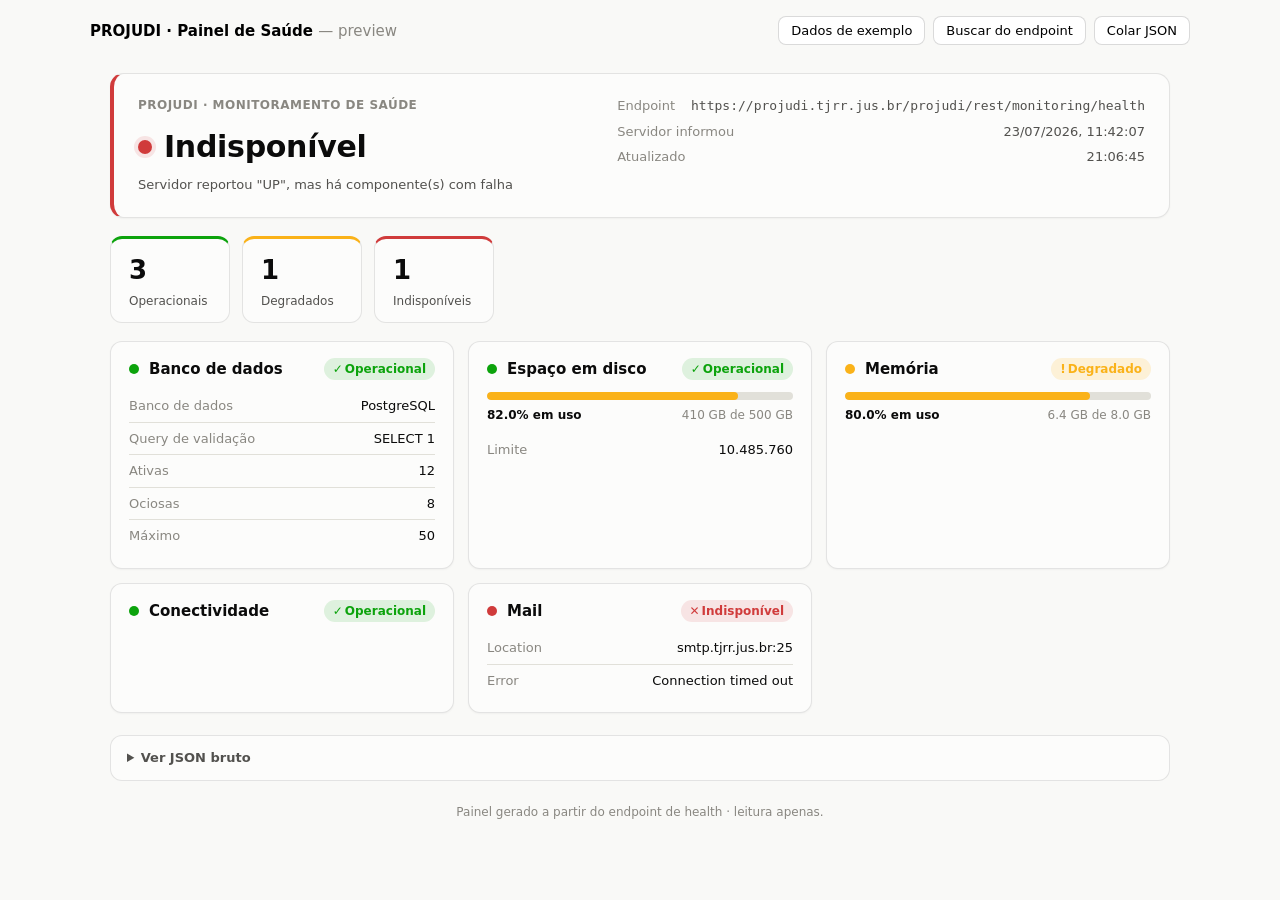
==== projudi-health/preview.html @ ae2ed043 "Adiciona painel de saúde (dashboard) para o endpoint de monitoramento do PROJUDI Nova extensão em pr" ====
<!doctype html>
<html lang="pt-BR">
<head>
  <meta charset="utf-8">
  <meta name="viewport" content="width=device-width, initial-scale=1">
  <title>PROJUDI · Painel de Saúde — Preview</title>
  <link rel="stylesheet" href="dashboard.css">
  <style>
    body { margin: 0; background: #f9f9f7; font-family: system-ui, -apple-system, "Segoe UI", Roboto, sans-serif; }
    @media (prefers-color-scheme: dark) { body { background: #0d0d0d; color: #fff; } }
    .pv-bar {
      display: flex; flex-wrap: wrap; gap: 8px; align-items: center;
      max-width: 1100px; margin: 0 auto; padding: 16px 20px 0;
    }
    .pv-bar h1 { font-size: 15px; margin: 0 auto 0 0; font-weight: 700; }
    .pv-bar button {
      font: inherit; font-size: 13px; padding: 6px 12px; border-radius: 8px;
      border: 1px solid rgba(11,11,11,.15); background: #fff; cursor: pointer;
    }
    @media (prefers-color-scheme: dark) { .pv-bar button { background:#1a1a19; color:#fff; border-color:rgba(255,255,255,.18);} }
    .pv-paste { max-width: 1100px; margin: 10px auto 0; padding: 0 20px; display: none; }
    .pv-paste textarea {
      width: 100%; min-height: 140px; box-sizing: border-box; padding: 10px;
      font-family: ui-monospace, Menlo, Consolas, monospace; font-size: 12.5px;
      border: 1px solid rgba(11,11,11,.15); border-radius: 8px; resize: vertical;
    }
  </style>
</head>
<body>
  <div class="pv-bar">
    <h1>PROJUDI · Painel de Saúde <span style="color:#898781;font-weight:400">— preview</span></h1>
    <button id="pv-sample">Dados de exemplo</button>
    <button id="pv-fetch">Buscar do endpoint</button>
    <button id="pv-paste-toggle">Colar JSON</button>
  </div>
  <div class="pv-paste" id="pv-paste">
    <textarea id="pv-json" placeholder="Cole aqui o JSON retornado por /projudi/rest/monitoring/health e clique em Renderizar"></textarea>
    <div style="margin:8px 0"><button id="pv-render">Renderizar</button></div>
  </div>

  <div id="dashboard"></div>

  <script src="health-dashboard.js"></script>
  <script>
    const ENDPOINT = 'https://projudi.tjrr.jus.br/projudi/rest/monitoring/health';
    const alvo = document.getElementById('dashboard');

    // Exemplo realista no formato Spring Actuator (ajuste-se ao real quando disponível).
    const EXEMPLO = {
      status: 'UP',
      timestamp: '2026-07-23T11:42:07',
      components: {
        db: { status: 'UP', details: { database: 'PostgreSQL', validationQuery: 'SELECT 1', active: 12, idle: 8, max: 50 } },
        diskSpace: { status: 'UP', details: { total: 536870912000, free: 96636764160, threshold: 10485760 } },
        memory: { status: 'WARNING', details: { used: 6871947673, max: 8589934592 } },
        ping: { status: 'UP' },
        mail: { status: 'DOWN', details: { location: 'smtp.tjrr.jus.br:25', error: 'Connection timed out' } }
      }
    };

    function render(dados, endpoint) {
      HealthDashboard.render(alvo, dados, { endpoint: endpoint || ENDPOINT, atualizadoEm: new Date() });
    }

    document.getElementById('pv-sample').addEventListener('click', () => render(EXEMPLO));
    document.getElementById('pv-paste-toggle').addEventListener('click', () => {
      const p = document.getElementById('pv-paste');
      p.style.display = p.style.display === 'block' ? 'none' : 'block';
    });
    document.getElementById('pv-render').addEventListener('click', () => {
      try { render(JSON.parse(document.getElementById('pv-json').value), ENDPOINT); }
      catch (e) { alert('JSON inválido: ' + e.message); }
    });
    document.getElementById('pv-fetch').addEventListener('click', async () => {
      try {
        const r = await fetch(ENDPOINT, { headers: { Accept: 'application/json' } });
        render(await r.json(), ENDPOINT);
      } catch (e) {
        alert('Não foi possível buscar do endpoint direto do navegador (provável bloqueio CORS). '
          + 'Use a extensão para leitura ao vivo, ou cole o JSON manualmente.\n\n' + e.message);
      }
    });

    render(EXEMPLO);
  </script>
</body>
</html>
---- projudi-health/dashboard.css ----
/*
 * Estilos do painel de saúde do PROJUDI.
 * Tokens de status e cores seguem a paleta validada (ícone + rótulo sempre
 * acompanham a cor — a cor nunca carrega significado sozinha).
 * Suporta modo claro/escuro automático (prefers-color-scheme).
 */

.hd-root {
  /* superfícies e tinta */
  --hd-plane:      #f9f9f7;
  --hd-surface:    #fcfcfb;
  --hd-ink:        #0b0b0b;
  --hd-ink-2:      #52514e;
  --hd-muted:      #898781;
  --hd-line:       #e1e0d9;
  --hd-border:     rgba(11, 11, 11, 0.10);

  /* status (fixos, nunca tematizados) */
  --hd-good:       #0ca30c;
  --hd-warning:    #fab219;
  --hd-critical:   #d03b3b;
  --hd-unknown:    #898781;
  --hd-good-soft:     rgba(12, 163, 12, 0.12);
  --hd-warning-soft:  rgba(250, 178, 25, 0.16);
  --hd-critical-soft: rgba(208, 59, 59, 0.12);
  --hd-unknown-soft:  rgba(137, 135, 129, 0.14);

  --hd-accent:     #2a78d6;

  box-sizing: border-box;
  max-width: 1100px;
  margin: 0 auto;
  padding: 28px 20px 56px;
  color: var(--hd-ink);
  background: var(--hd-plane);
  font-family: system-ui, -apple-system, "Segoe UI", Roboto, sans-serif;
  font-size: 15px;
  line-height: 1.5;
  -webkit-font-smoothing: antialiased;
}
.hd-root *, .hd-root *::before, .hd-root *::after { box-sizing: border-box; }

@media (prefers-color-scheme: dark) {
  .hd-root {
    --hd-plane:   #0d0d0d;
    --hd-surface: #1a1a19;
    --hd-ink:     #ffffff;
    --hd-ink-2:   #c3c2b7;
    --hd-muted:   #898781;
    --hd-line:    #2c2c2a;
    --hd-border:  rgba(255, 255, 255, 0.10);
    --hd-good:    #0ca30c;
    --hd-warning: #fab219;
    --hd-critical:#e05656;
    --hd-accent:  #3987e5;
  }
}

/* utilidades de status */
.hd-good    { --hd-c: var(--hd-good);    --hd-c-soft: var(--hd-good-soft); }
.hd-warning { --hd-c: var(--hd-warning); --hd-c-soft: var(--hd-warning-soft); }
.hd-critical{ --hd-c: var(--hd-critical);--hd-c-soft: var(--hd-critical-soft); }
.hd-unknown { --hd-c: var(--hd-unknown); --hd-c-soft: var(--hd-unknown-soft); }

.hd-mono { font-family: ui-monospace, "SF Mono", Menlo, Consolas, monospace; }

/* ---------- Hero ---------- */
.hd-hero {
  display: flex;
  flex-wrap: wrap;
  gap: 20px 32px;
  justify-content: space-between;
  align-items: flex-start;
  padding: 22px 24px;
  border: 1px solid var(--hd-border);
  border-left: 4px solid var(--hd-c, var(--hd-unknown));
  border-radius: 14px;
  background: var(--hd-surface);
  box-shadow: 0 1px 2px rgba(0, 0, 0, 0.04);
}
.hd-hero-eyebrow {
  font-size: 12px;
  font-weight: 600;
  letter-spacing: 0.04em;
  text-transform: uppercase;
  color: var(--hd-muted);
}
.hd-hero-statusline { display: flex; align-items: center; gap: 12px; margin-top: 10px; }
.hd-hero-dot {
  width: 14px; height: 14px; border-radius: 50%;
  background: var(--hd-c, var(--hd-unknown));
  box-shadow: 0 0 0 4px var(--hd-c-soft, transparent);
  flex: none;
}
.hd-hero-status { font-size: 30px; font-weight: 700; letter-spacing: -0.01em; }
.hd-hero-sub { margin-top: 6px; color: var(--hd-ink-2); font-size: 13px; }

.hd-hero-meta { display: grid; gap: 6px; min-width: 220px; }
.hd-hero-meta-row { display: flex; justify-content: space-between; gap: 16px; font-size: 13px; }
.hd-hero-meta-k { color: var(--hd-muted); }
.hd-hero-meta-v { color: var(--hd-ink-2); text-align: right; word-break: break-all; }

/* ---------- Resumo (stat tiles) ---------- */
.hd-summary { display: flex; flex-wrap: wrap; gap: 12px; margin: 18px 0 4px; }
.hd-summary-tile {
  display: flex; flex-direction: column; gap: 2px;
  padding: 12px 18px;
  min-width: 120px;
  border: 1px solid var(--hd-border);
  border-radius: 12px;
  background: var(--hd-surface);
  border-top: 3px solid var(--hd-c, var(--hd-unknown));
}
.hd-summary-num { font-size: 26px; font-weight: 700; font-variant-numeric: tabular-nums; }
.hd-summary-lbl { font-size: 12px; color: var(--hd-ink-2); }

/* ---------- Grade de componentes ---------- */
.hd-grid {
  display: grid;
  grid-template-columns: repeat(auto-fill, minmax(300px, 1fr));
  gap: 14px;
  margin-top: 18px;
}
.hd-card {
  padding: 16px 18px;
  border: 1px solid var(--hd-border);
  border-radius: 12px;
  background: var(--hd-surface);
  box-shadow: 0 1px 2px rgba(0, 0, 0, 0.04);
}
.hd-card-head { display: flex; align-items: center; gap: 10px; margin-bottom: 4px; }
.hd-dot {
  width: 10px; height: 10px; border-radius: 50%;
  background: var(--hd-c, var(--hd-unknown)); flex: none;
}
.hd-card-title { flex: 1; margin: 0; font-size: 15px; font-weight: 600; }

.hd-badge {
  display: inline-flex; align-items: center; gap: 2px;
  padding: 2px 9px;
  border-radius: 999px;
  font-size: 12px; font-weight: 600;
  color: var(--hd-c, var(--hd-unknown));
  background: var(--hd-c-soft, transparent);
  white-space: nowrap;
}
.hd-badge-icon { font-weight: 700; }

/* ---------- Barra de utilização ---------- */
.hd-meter { margin: 12px 0 4px; }
.hd-meter-track {
  height: 8px; border-radius: 999px; overflow: hidden;
  background: var(--hd-line);
}
.hd-meter-fill { height: 100%; border-radius: 999px; background: var(--hd-c, var(--hd-accent)); transition: width .3s ease; }
.hd-meter-legend { display: flex; justify-content: space-between; margin-top: 6px; font-size: 12px; }
.hd-meter-pct { font-weight: 600; }
.hd-meter-abs { color: var(--hd-muted); font-variant-numeric: tabular-nums; }

/* ---------- Lista de detalhes ---------- */
.hd-details { margin: 10px 0 0; display: grid; gap: 0; }
.hd-detail-row {
  display: flex; justify-content: space-between; gap: 16px;
  padding: 6px 0;
  border-top: 1px solid var(--hd-line);
  font-size: 13px;
}
.hd-detail-row:first-child { border-top: none; }
.hd-detail-key { color: var(--hd-muted); }
.hd-detail-val { margin: 0; color: var(--hd-ink); text-align: right; word-break: break-word; font-variant-numeric: tabular-nums; }
.hd-detail-val .hd-details { margin-top: 4px; }

.hd-subgrid { display: grid; gap: 10px; margin-top: 12px; }
.hd-subgrid .hd-card { background: var(--hd-plane); }

/* ---------- JSON bruto ---------- */
.hd-raw { margin-top: 22px; border: 1px solid var(--hd-border); border-radius: 12px; background: var(--hd-surface); }
.hd-raw-summary { padding: 12px 16px; cursor: pointer; font-size: 13px; font-weight: 600; color: var(--hd-ink-2); user-select: none; }
.hd-raw-pre {
  margin: 0; padding: 0 16px 16px;
  overflow-x: auto; max-height: 420px; overflow-y: auto;
  font-family: ui-monospace, "SF Mono", Menlo, Consolas, monospace;
  font-size: 12.5px; line-height: 1.5; color: var(--hd-ink-2);
}

.hd-foot { margin-top: 22px; text-align: center; font-size: 12px; color: var(--hd-muted); }

/* ---------- Barra de ferramentas da extensão ---------- */
.hdx-toolbar {
  position: sticky; top: 0; z-index: 10;
  display: flex; flex-wrap: wrap; align-items: center; justify-content: space-between; gap: 10px;
  padding: 10px 20px;
  background: rgba(252, 252, 251, 0.92);
  border-bottom: 1px solid rgba(11, 11, 11, 0.10);
  backdrop-filter: saturate(180%) blur(8px);
  font-family: system-ui, -apple-system, "Segoe UI", Roboto, sans-serif;
}
.hdx-toolbar-title { font-size: 14px; font-weight: 700; color: #0b0b0b; letter-spacing: -0.01em; }
.hdx-toolbar-controls { display: flex; align-items: center; gap: 8px; }
.hdx-btn, .hdx-select {
  font: inherit; font-size: 13px;
  padding: 6px 12px;
  border: 1px solid rgba(11, 11, 11, 0.15);
  border-radius: 8px;
  background: #fff; color: #0b0b0b;
  cursor: pointer;
}
.hdx-btn:hover, .hdx-select:hover { border-color: rgba(11, 11, 11, 0.3); }
.hdx-btn-toggle.hdx-on { color: #0ca30c; border-color: rgba(12, 163, 12, 0.4); background: rgba(12, 163, 12, 0.08); font-weight: 600; }
.hdx-erro {
  margin: 24px auto; max-width: 640px;
  padding: 16px 18px;
  border: 1px solid rgba(208, 59, 59, 0.4);
  border-left: 4px solid #d03b3b;
  border-radius: 12px;
  background: rgba(208, 59, 59, 0.08);
  color: #0b0b0b;
  font-family: system-ui, -apple-system, "Segoe UI", Roboto, sans-serif;
  font-size: 14px;
}

@media (prefers-color-scheme: dark) {
  .hdx-toolbar { background: rgba(26, 26, 25, 0.92); border-bottom-color: rgba(255, 255, 255, 0.10); }
  .hdx-toolbar-title { color: #fff; }
  .hdx-btn, .hdx-select { background: #1a1a19; color: #fff; border-color: rgba(255, 255, 255, 0.18); }
  .hdx-erro { color: #fff; }
}
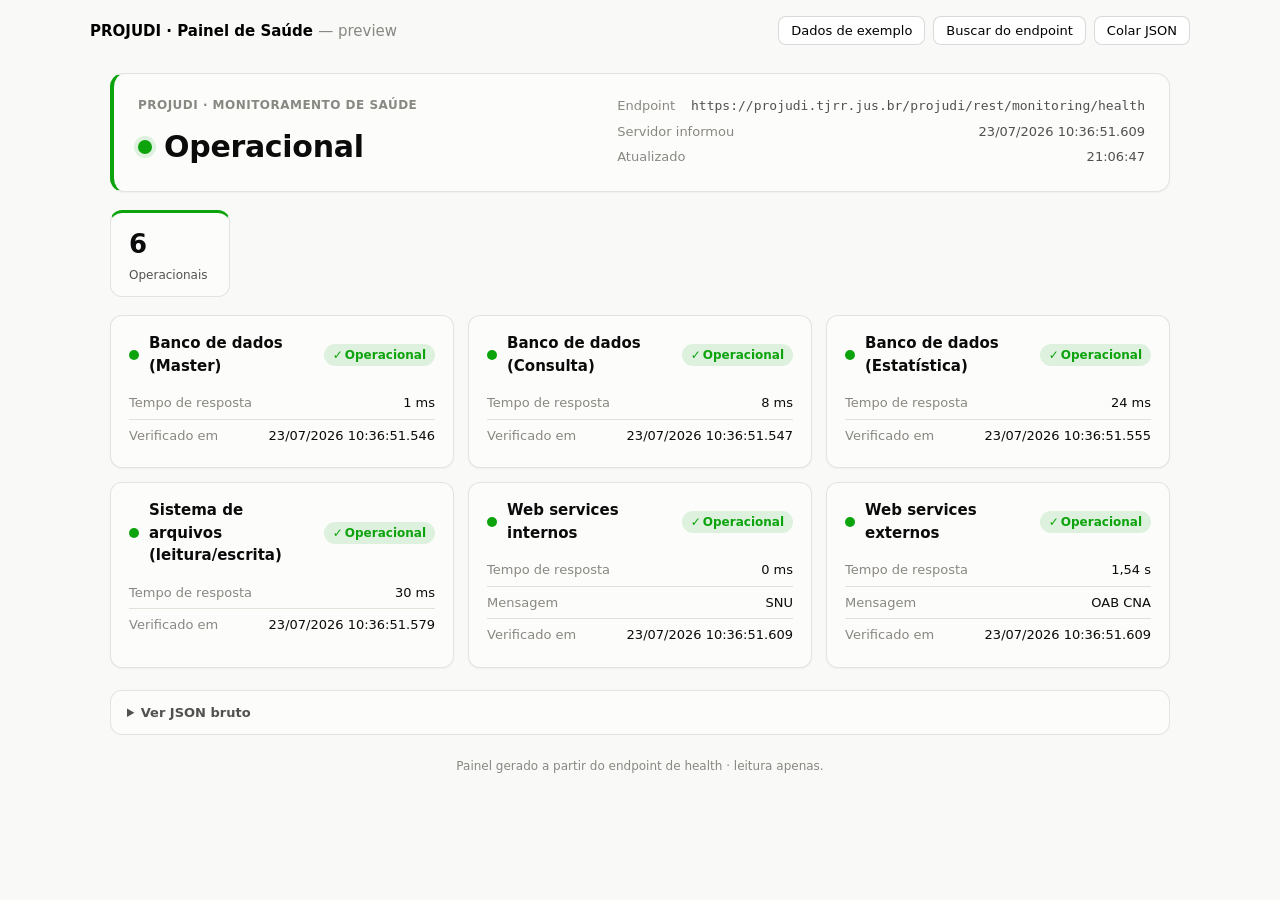
==== commit 965c9dc3: "Adapta o painel ao formato real do health do PROJUDI (healthMonitorResult) O endpoint retorna um arr" ====
--- a/projudi-health/preview.html
+++ b/projudi-health/preview.html
@@ -45,17 +45,16 @@
     const ENDPOINT = 'https://projudi.tjrr.jus.br/projudi/rest/monitoring/health';
     const alvo = document.getElementById('dashboard');
 
-    // Exemplo realista no formato Spring Actuator (ajuste-se ao real quando disponível).
+    // Formato real do endpoint de health do PROJUDI (array de verificações).
     const EXEMPLO = {
-      status: 'UP',
-      timestamp: '2026-07-23T11:42:07',
-      components: {
-        db: { status: 'UP', details: { database: 'PostgreSQL', validationQuery: 'SELECT 1', active: 12, idle: 8, max: 50 } },
-        diskSpace: { status: 'UP', details: { total: 536870912000, free: 96636764160, threshold: 10485760 } },
-        memory: { status: 'WARNING', details: { used: 6871947673, max: 8589934592 } },
-        ping: { status: 'UP' },
-        mail: { status: 'DOWN', details: { location: 'smtp.tjrr.jus.br:25', error: 'Connection timed out' } }
-      }
+      healthMonitorResult: [
+        { durationMillis: '1', message: '', status: 'SUCCESS', test: 'checkMasterDB', timestamp: '23/07/2026 10:36:51.546' },
+        { durationMillis: '8', message: '', status: 'SUCCESS', test: 'checkConsultaDB', timestamp: '23/07/2026 10:36:51.547' },
+        { durationMillis: '24', message: '', status: 'SUCCESS', test: 'checkEstatisticaDB', timestamp: '23/07/2026 10:36:51.555' },
+        { durationMillis: '30', message: '', status: 'SUCCESS', test: 'checkFileSystemRW', timestamp: '23/07/2026 10:36:51.579' },
+        { durationMillis: '0', message: 'SNU', status: 'SUCCESS', test: 'checkInternalWebServices', timestamp: '23/07/2026 10:36:51.609' },
+        { durationMillis: '1544', message: 'OAB CNA', status: 'SUCCESS', test: 'checkExternalWebServices', timestamp: '23/07/2026 10:36:51.609' }
+      ]
     };
 
     function render(dados, endpoint) {
